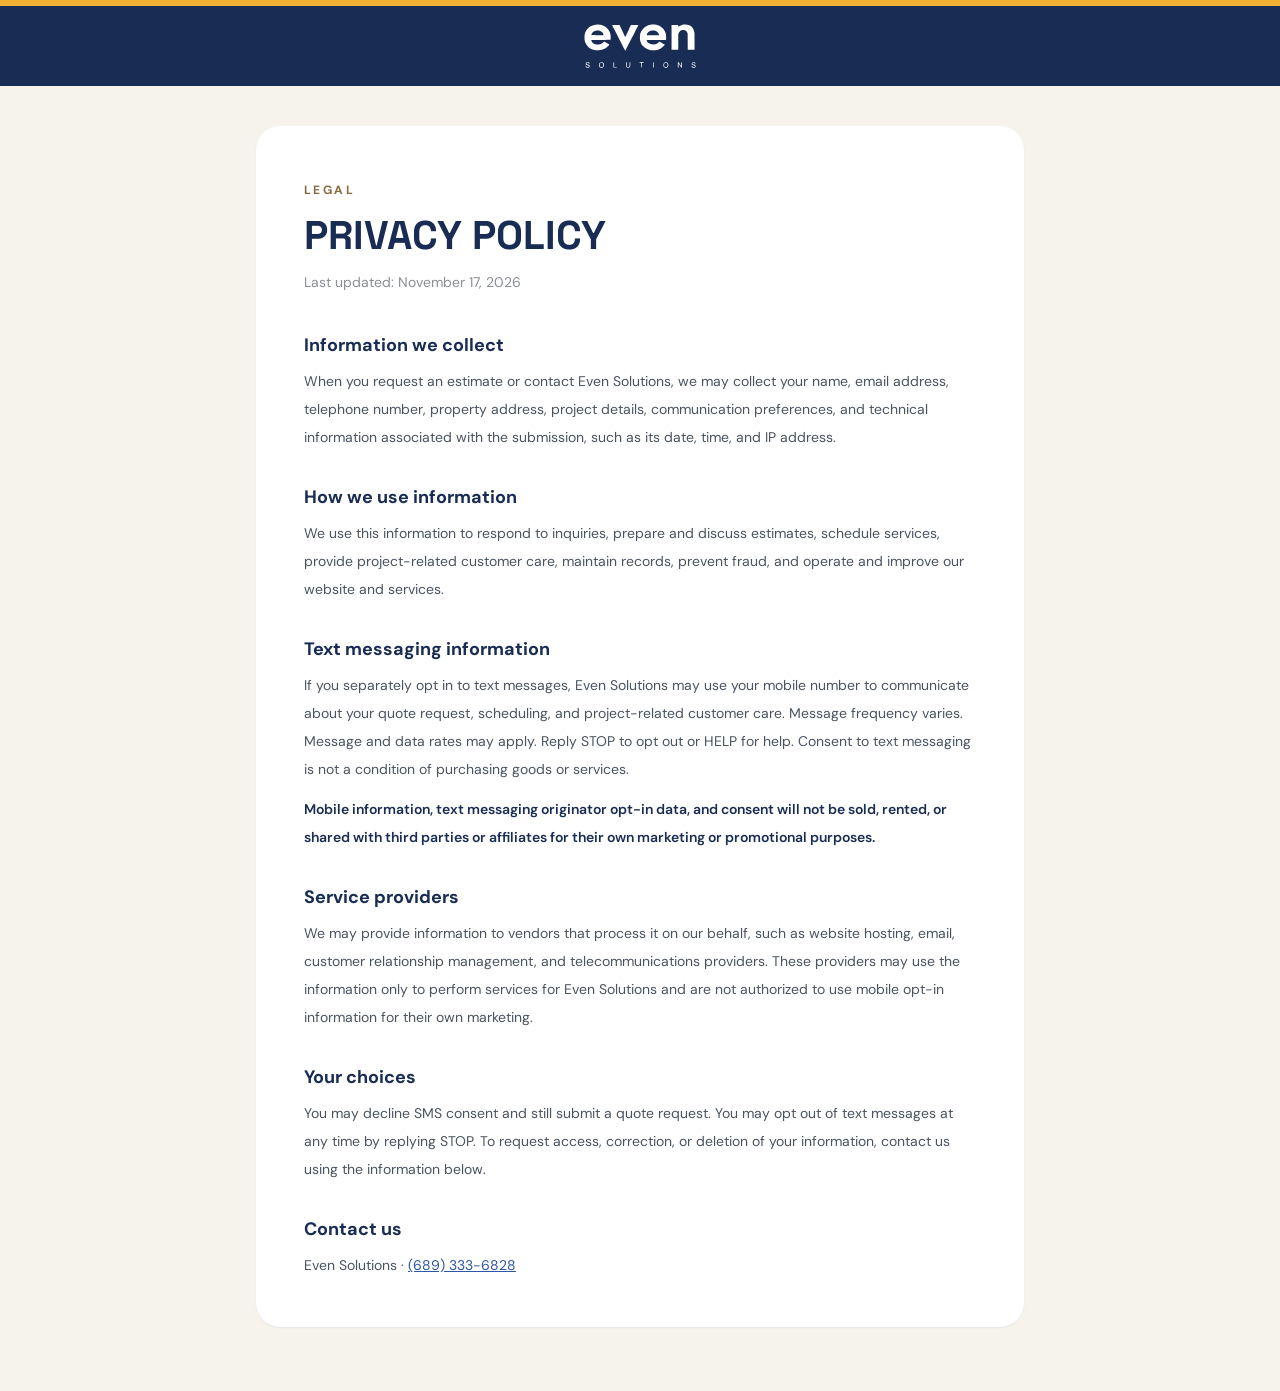
==== privacy-policy/index.html @ 2cee0089 "Shift background framing toward sofa/windows; bust CSS cache Co-Authored-By: Claude Opus 5.5 <norepl" ====
<!DOCTYPE html>
<html lang="en">
<head>
  <meta charset="utf-8">
  <meta name="viewport" content="width=device-width, initial-scale=1">
  <title>Privacy Policy — Even Solutions</title>
  <meta name="description" content="How Even Solutions collects, uses, and protects information submitted through our website.">
  <meta name="theme-color" content="#192d54">
  <link rel="icon" type="image/svg+xml" href="/images/logo-navy.svg">
  <link rel="preconnect" href="https://fonts.googleapis.com">
  <link rel="preconnect" href="https://fonts.gstatic.com" crossorigin>
  <link rel="stylesheet" href="https://fonts.googleapis.com/css2?family=Space+Grotesk:wght@500;700&family=DM+Sans:wght@400;500;600;700;800&display=swap">
  <link rel="stylesheet" href="/assets/even.css?v=3">
</head>
<body>
  <header class="page-top"><a href="/estimate" aria-label="Even Solutions"><img src="/images/logo-white.svg" alt="Even Solutions" width="1200" height="468"></a></header>
  <main class="legal">
    <article>
      <p class="eyebrow">Legal</p>
      <h1>Privacy Policy</h1>
      <p class="updated">Last updated: November 17, 2026</p>

      <div class="body">
        <section>
          <h2>Information we collect</h2>
          <p>When you request an estimate or contact Even Solutions, we may collect your name, email
            address, telephone number, property address, project details, communication preferences,
            and technical information associated with the submission, such as its date, time, and IP address.</p>
        </section>
        <section>
          <h2>How we use information</h2>
          <p>We use this information to respond to inquiries, prepare and discuss estimates, schedule
            services, provide project-related customer care, maintain records, prevent fraud, and
            operate and improve our website and services.</p>
        </section>
        <section>
          <h2>Text messaging information</h2>
          <p>If you separately opt in to text messages, Even Solutions may use your mobile number to
            communicate about your quote request, scheduling, and project-related customer care.
            Message frequency varies. Message and data rates may apply. Reply STOP to opt out or HELP
            for help. Consent to text messaging is not a condition of purchasing goods or services.</p>
          <p class="strong">Mobile information, text messaging originator opt-in data, and consent will not be sold,
            rented, or shared with third parties or affiliates for their own marketing or promotional purposes.</p>
        </section>
        <section>
          <h2>Service providers</h2>
          <p>We may provide information to vendors that process it on our behalf, such as website
            hosting, email, customer relationship management, and telecommunications providers. These
            providers may use the information only to perform services for Even Solutions and are not
            authorized to use mobile opt-in information for their own marketing.</p>
        </section>
        <section>
          <h2>Your choices</h2>
          <p>You may decline SMS consent and still submit a quote request. You may opt out of text
            messages at any time by replying STOP. To request access, correction, or deletion of your
            information, contact us using the information below.</p>
        </section>
        <section>
          <h2>Contact us</h2>
          <p>Even Solutions · <a href="tel:+16893336828">(689) 333-6828</a></p>
        </section>
      </div>
    </article>
  </main>
</body>
</html>
---- assets/even.css ----
/* Even Solutions — brand tokens (Navy 60% · Linen 25% · Sun 10%) */
:root {
  --navy: #192d54;
  --sun: #f2b134;
  --sun-dark: #d9971a;
  --linen: #ece6dc;
  --cobalt: #3057a3;
  --ink: #0d182d;
  --bronze: #8a6a3f;
  --slate: #4a5461;
  --line: #ddd5c8;
  --font-display: 'Space Grotesk', system-ui, sans-serif;
  --font-sans: 'DM Sans', system-ui, sans-serif;
}
*, *::before, *::after { box-sizing: border-box; }
html, body { margin: 0; }
body { font-family: var(--font-sans); color: var(--navy); -webkit-font-smoothing: antialiased; background: #f6f2ec; }
a { color: inherit; }
img { display: block; max-width: 100%; }
.sr-only { position: absolute; width: 1px; height: 1px; overflow: hidden; clip: rect(0 0 0 0); white-space: nowrap; }

/* ---------- /estimate ---------- */
body.estimate-body { background: var(--navy); }
.estimate {
  position: relative; display: flex; flex-direction: column; align-items: center; overflow: hidden;
  min-height: 100svh; padding: 18px 16px max(24px, env(safe-area-inset-bottom));
  background-color: var(--navy);
  background-image:
    linear-gradient(180deg, rgba(25,45,84,.84) 0%, rgba(25,45,84,.9) 45%, rgba(13,24,45,.96) 100%),
    url('https://images.unsplash.com/photo-1584622781564-1d987f7333c1?w=1600&q=60&auto=format&fit=crop');
  background-size: cover; background-position: 85% 60%;
}
@media (min-width: 640px) { .estimate { min-height: 100dvh; padding: 40px 24px; } }
.estimate::before { content: ''; position: absolute; inset: 0 0 auto 0; height: 6px; background: var(--sun); z-index: 20; }
.estimate-logo { position: relative; z-index: 10; display: flex; flex: 1; width: 100%; align-items: center; justify-content: center; padding-bottom: 14px; }
.estimate-logo a { display: flex; border-radius: 12px; outline: none; }
.estimate-logo a:focus-visible { box-shadow: 0 0 0 4px rgba(255,255,255,.4); }
.estimate-logo img { height: 52px; width: auto; }
@media (min-height: 760px) { .estimate-logo img { height: 72px; } }

.estimate-card {
  position: relative; z-index: 10; width: 100%; max-width: 440px; border-radius: 26px; background: var(--linen);
  padding: 20px 16px 18px; text-align: center;
  box-shadow: 0 -2px 0 rgba(255,255,255,.06), 0 18px 40px rgba(0,0,0,.35);
}
.rating { display: inline-flex; align-items: center; gap: 6px; border: 1px solid var(--line); background: #fff; border-radius: 999px; padding: 4px 10px 4px 6px; box-shadow: 0 1px 2px rgba(25,45,84,.06); }
.rating img { width: 18px; height: 18px; object-fit: contain; }
.rating b { font-size: 13px; line-height: 18px; font-weight: 800; color: var(--navy); }
.rating .stars { display: flex; gap: 1px; }
.rating .stars svg { width: 14px; height: 14px; }
.estimate-card h1 { margin: 8px 0 0; font-family: var(--font-display); font-size: 30px; line-height: 1.15; font-weight: 700; letter-spacing: -.5px; color: var(--navy); }
.estimate-card .lead { margin: 6px 0 0; font-size: 15px; line-height: 20px; color: var(--slate); }
.responds { margin-top: 10px; display: inline-flex; align-items: center; gap: 6px; border-radius: 999px; background: #ddf2e4; padding: 3px 10px; font-size: 9px; line-height: 18px; font-weight: 600; color: #12633a; }
.responds i { width: 8px; height: 8px; border-radius: 999px; background: #16a34a; box-shadow: 0 0 0 3px rgba(22,163,74,.2); }

.options { margin-top: 16px; display: flex; flex-direction: column; gap: 9px; }
.opt {
  display: flex; height: 64px; align-items: center; gap: 12px; padding: 0 12px; border-radius: 16px; text-align: left; text-decoration: none; outline: none;
  border: 1px solid var(--line); background: linear-gradient(180deg, #fff 0%, #fcfaf7 100%); color: var(--navy);
  box-shadow: inset 0 1px 0 #fff, 0 1px 2px rgba(25,45,84,.06), 0 8px 18px -10px rgba(25,45,84,.28);
  transition: transform 150ms ease, box-shadow 150ms ease, border-color 150ms ease;
}
.opt:hover { transform: translateY(-2px); border-color: #cfc5b5; }
.opt:active { transform: scale(.98); }
.opt:focus-visible { box-shadow: 0 0 0 4px rgba(48,87,163,.35); }
.opt.primary {
  border: 0; color: #fff;
  background: linear-gradient(180deg, rgba(255,255,255,.14) 0%, rgba(255,255,255,0) 60%), var(--navy);
  box-shadow: inset 0 1px 0 rgba(255,255,255,.22), inset 0 -1px 0 rgba(0,0,0,.15), 0 10px 22px -8px rgba(13,24,45,.7);
}
.opt.primary:focus-visible { box-shadow: 0 0 0 4px rgba(242,177,52,.6); }
.opt .ico { display: flex; width: 42px; height: 42px; flex-shrink: 0; align-items: center; justify-content: center; border-radius: 13px; }
.opt .ico svg { width: 22px; height: 22px; }
.opt.primary .ico { background: rgba(255,255,255,.16); box-shadow: inset 0 1px 0 rgba(255,255,255,.3); }
.ico.call { background: linear-gradient(145deg, #f7c968 0%, #e09a1a 100%); box-shadow: inset 0 1px 0 rgba(255,255,255,.4), 0 4px 10px -3px rgba(224,154,26,.55); }
.ico.wa { background: linear-gradient(145deg, #48e08c 0%, #17a34f 100%); box-shadow: inset 0 1px 0 rgba(255,255,255,.35), 0 4px 10px -3px rgba(23,163,79,.55); }
.ico.form { background: linear-gradient(145deg, #3057a3 0%, #192d54 100%); box-shadow: inset 0 1px 0 rgba(255,255,255,.25), 0 4px 10px -3px rgba(25,45,84,.5); }
.opt .txt { display: flex; min-width: 0; flex: 1; flex-direction: column; gap: 1px; }
.opt .t { display: flex; align-items: center; gap: 8px; font-size: 16px; line-height: 22px; font-weight: 800; }
.opt .s { font-size: 13px; line-height: 18px; font-weight: 500; color: #5d6670; }
.opt.primary .s { color: #fff; }
.badge { border-radius: 999px; background: var(--sun); padding: 2px 7px; font-size: 10px; line-height: 14px; font-weight: 800; letter-spacing: .06em; color: var(--ink); }
.chev { display: flex; width: 28px; height: 28px; flex-shrink: 0; align-items: center; justify-content: center; border-radius: 999px; background: #f3eee6; }
.opt.primary .chev { background: var(--sun); }
.chev svg { width: 16px; height: 16px; }
.consent { margin: 12px 0 0; font-size: 8px; line-height: 15px; color: #5d6670; }
.consent a { font-weight: 600; color: var(--navy); text-underline-offset: 2px; }
.consent .links { white-space: nowrap; }
.langs { margin: 8px 0 0; font-size: 12px; line-height: 16px; font-weight: 600; color: var(--navy); }

/* ---------- shared light pages (quote, legal, thank-you) ---------- */
.page-top { background: var(--navy); border-top: 6px solid var(--sun); padding: 18px 16px; display: flex; justify-content: center; }
.page-top img { height: 44px; width: auto; }
.legal { padding: 40px 16px 64px; }
.legal article { margin: 0 auto; max-width: 768px; border-radius: 24px; background: #fff; padding: 28px; box-shadow: 0 1px 2px rgba(25,45,84,.06); }
@media (min-width: 640px) { .legal article { padding: 48px; } }
.eyebrow { font-size: 12px; font-weight: 700; letter-spacing: .2em; text-transform: uppercase; color: var(--bronze); margin: 0; }
.legal h1 { margin: 12px 0 0; font-family: var(--font-display); font-size: 28px; font-weight: 700; text-transform: uppercase; }
@media (min-width: 640px) { .legal h1 { font-size: 40px; } }
.legal .updated { margin: 12px 0 0; font-size: 14px; color: #8a8f96; }
.legal .body { margin-top: 40px; font-size: 14px; line-height: 28px; color: var(--slate); }
.legal .body section + section { margin-top: 32px; }
.legal h2 { margin: 0; font-size: 18px; font-weight: 700; color: var(--navy); }
.legal p { margin: 8px 0 0; }
.legal .strong { font-weight: 600; color: var(--navy); margin-top: 12px; }
.legal a { color: var(--cobalt); }

/* Quote form */
.quote { padding: 40px 16px 64px; }
.quote-box { position: relative; margin: 0 auto; max-width: 1100px; overflow: hidden; border-radius: 24px; background: var(--navy); display: grid; gap: 40px; padding: 24px; }
@media (min-width: 640px) { .quote-box { padding: 48px; } }
@media (min-width: 1024px) { .quote-box { grid-template-columns: 1fr 1fr; gap: 64px; } }
.quote-intro { display: flex; flex-direction: column; justify-content: center; color: #fff; }
.quote-intro .eyebrow { color: var(--sun); letter-spacing: .15em; }
.quote-intro h1 { margin: 12px 0 0; font-family: var(--font-display); font-size: 28px; line-height: 1.15; font-weight: 700; text-transform: uppercase; }
@media (min-width: 640px) { .quote-intro h1 { font-size: 40px; } }
.quote-intro p { margin: 20px 0 0; max-width: 28rem; font-size: 15px; line-height: 1.6; color: rgba(255,255,255,.65); }
.contact-line { margin-top: 32px; display: flex; align-items: center; gap: 16px; color: #fff; text-decoration: none; }
.contact-line span.c { display: flex; width: 44px; height: 44px; align-items: center; justify-content: center; border-radius: 999px; background: rgba(255,255,255,.1); transition: background-color .3s; }
.contact-line:hover span.c { background: var(--sun); color: var(--ink); }
.contact-line small { display: block; font-size: 12px; color: rgba(255,255,255,.5); }
.contact-line strong { font-size: 14px; }
.form-card { border-radius: 16px; background: rgba(255,255,255,.05); padding: 24px; }
@media (min-width: 640px) { .form-card { padding: 32px; } }
.qform { display: grid; gap: 16px; }
@media (min-width: 640px) { .qform { grid-template-columns: 1fr 1fr; } .qform .full { grid-column: span 2; } }
.qform label { display: flex; flex-direction: column; gap: 6px; }
.qform label > span { font-size: 12px; font-weight: 700; letter-spacing: .03em; text-transform: uppercase; color: rgba(255,255,255,.6); }
.qform input, .qform select { font: inherit; font-size: 14px; border-radius: 12px; border: 1px solid rgba(255,255,255,.15); background: rgba(255,255,255,.05); color: #fff; padding: 12px 16px; outline: none; transition: border-color .3s; }
.qform input::placeholder { color: rgba(255,255,255,.3); }
.qform select { background: #fff; color: var(--navy); }
.qform input:focus, .qform select:focus { border-color: var(--sun); }
.qform .hp { position: absolute; left: -9999px; width: 0; height: 0; opacity: 0; pointer-events: none; }
.qform .error { margin: 0; border-radius: 12px; border: 1px solid rgba(242,177,52,.5); background: rgba(242,177,52,.12); padding: 12px 16px; font-size: 14px; color: var(--sun); }
.btn-sun { cursor: pointer; border: 0; border-radius: 999px; background: var(--sun); padding: 14px 32px; font: inherit; font-size: 14px; font-weight: 700; color: var(--ink); transition: background-color .3s, box-shadow .3s; text-decoration: none; display: inline-block; }
.btn-sun:hover { background: var(--sun-dark); box-shadow: 0 10px 20px -6px rgba(242,177,52,.35); }
.btn-sun:disabled { opacity: .6; }
.qform .fine { margin: 0; text-align: center; font-size: 12px; line-height: 1.6; color: rgba(255,255,255,.55); }
.qform .fine a { color: var(--sun); font-weight: 600; }

/* Thank you */
.thanks { display: flex; min-height: 100vh; flex-direction: column; align-items: center; justify-content: center; padding: 24px; text-align: center; background: var(--linen); }
.thanks img { height: 72px; width: auto; margin-bottom: 32px; }
.thanks h1 { max-width: 36rem; margin: 0; font-family: var(--font-display); font-size: 30px; font-weight: 700; color: var(--navy); }
@media (min-width: 640px) { .thanks h1 { font-size: 46px; } }
.thanks .btn-sun { margin-top: 32px; padding: 16px 32px; }
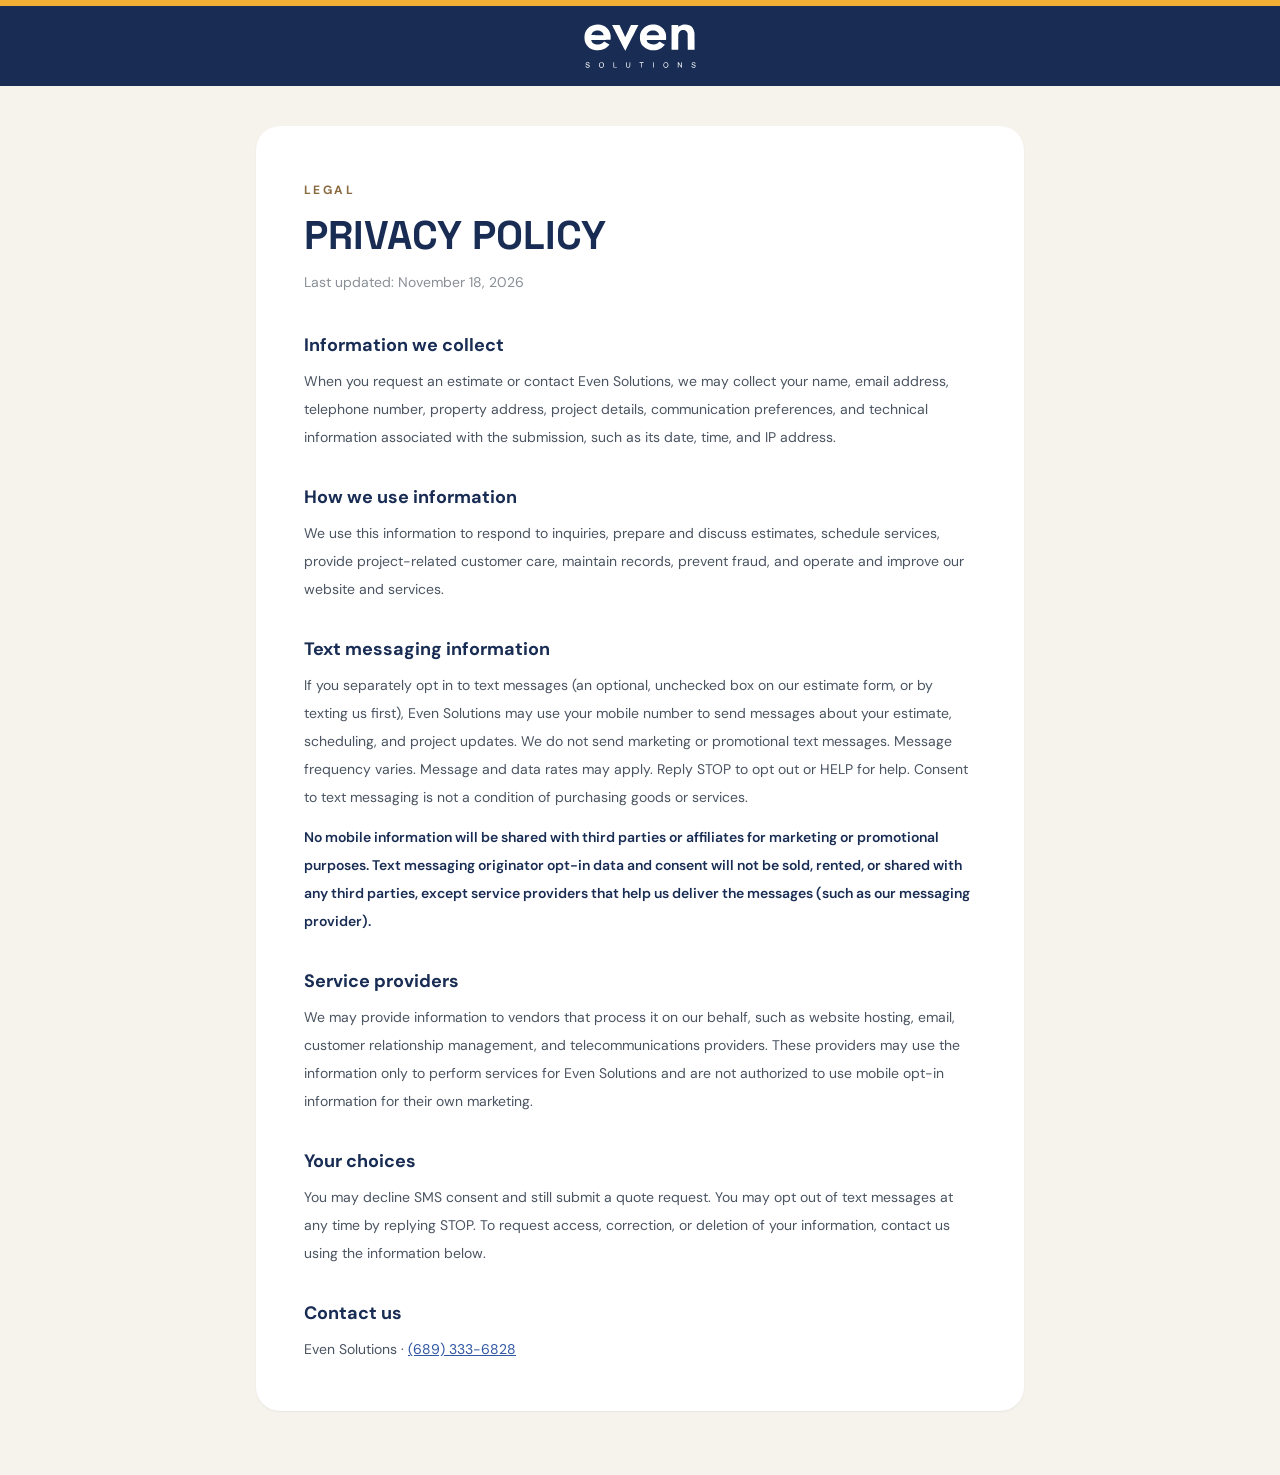
==== commit bfd0faf4: "A2P 10DLC: optional unchecked SMS consent checkbox on quote form; consent no longer required; Quick " ====
--- a/privacy-policy/index.html
+++ b/privacy-policy/index.html
@@ -2,6 +2,7 @@
 <html lang="en">
 <head>
   <meta charset="utf-8">
+  <meta name="facebook-domain-verification" content="kcwqzrbr8dqkp8t2dxts8i8a667x19">
   <meta name="viewport" content="width=device-width, initial-scale=1">
   <title>Privacy Policy — Even Solutions</title>
   <meta name="description" content="How Even Solutions collects, uses, and protects information submitted through our website.">
@@ -10,7 +11,7 @@
   <link rel="preconnect" href="https://fonts.googleapis.com">
   <link rel="preconnect" href="https://fonts.gstatic.com" crossorigin>
   <link rel="stylesheet" href="https://fonts.googleapis.com/css2?family=Space+Grotesk:wght@500;700&family=DM+Sans:wght@400;500;600;700;800&display=swap">
-  <link rel="stylesheet" href="/assets/even.css?v=3">
+  <link rel="stylesheet" href="/assets/even.css?v=7">
 </head>
 <body>
   <header class="page-top"><a href="/estimate" aria-label="Even Solutions"><img src="/images/logo-white.svg" alt="Even Solutions" width="1200" height="468"></a></header>
@@ -18,7 +19,7 @@
     <article>
       <p class="eyebrow">Legal</p>
       <h1>Privacy Policy</h1>
-      <p class="updated">Last updated: November 17, 2026</p>
+      <p class="updated">Last updated: November 18, 2026</p>
 
       <div class="body">
         <section>
@@ -35,12 +36,14 @@
         </section>
         <section>
           <h2>Text messaging information</h2>
-          <p>If you separately opt in to text messages, Even Solutions may use your mobile number to
-            communicate about your quote request, scheduling, and project-related customer care.
+          <p>If you separately opt in to text messages (an optional, unchecked box on our estimate form, or by texting us
+            first), Even Solutions may use your mobile number to send messages about your estimate, scheduling, and
+            project updates. We do not send marketing or promotional text messages.
             Message frequency varies. Message and data rates may apply. Reply STOP to opt out or HELP
             for help. Consent to text messaging is not a condition of purchasing goods or services.</p>
-          <p class="strong">Mobile information, text messaging originator opt-in data, and consent will not be sold,
-            rented, or shared with third parties or affiliates for their own marketing or promotional purposes.</p>
+          <p class="strong">No mobile information will be shared with third parties or affiliates for marketing or promotional
+            purposes. Text messaging originator opt-in data and consent will not be sold, rented, or shared with any
+            third parties, except service providers that help us deliver the messages (such as our messaging provider).</p>
         </section>
         <section>
           <h2>Service providers</h2>
--- a/assets/even.css
+++ b/assets/even.css
@@ -17,6 +17,7 @@
 body { font-family: var(--font-sans); color: var(--navy); -webkit-font-smoothing: antialiased; background: #f6f2ec; }
 a { color: inherit; }
 img { display: block; max-width: 100%; }
+[hidden] { display: none !important; }
 .sr-only { position: absolute; width: 1px; height: 1px; overflow: hidden; clip: rect(0 0 0 0); white-space: nowrap; }
 
 /* ---------- /estimate ---------- */
@@ -135,6 +136,11 @@
 .btn-sun { cursor: pointer; border: 0; border-radius: 999px; background: var(--sun); padding: 14px 32px; font: inherit; font-size: 14px; font-weight: 700; color: var(--ink); transition: background-color .3s, box-shadow .3s; text-decoration: none; display: inline-block; }
 .btn-sun:hover { background: var(--sun-dark); box-shadow: 0 10px 20px -6px rgba(242,177,52,.35); }
 .btn-sun:disabled { opacity: .6; }
+.sms-consent { display: grid; grid-template-columns: 22px 1fr; gap: 6px 12px; align-items: start; border-radius: 12px; border: 1px solid rgba(255,255,255,.15); background: rgba(255,255,255,.04); padding: 14px 16px; }
+.sms-consent input[type=checkbox] { width: 20px; height: 20px; margin: 1px 0 0; accent-color: var(--sun); cursor: pointer; }
+.sms-consent label { display: block; font-size: 13px; line-height: 1.55; color: rgba(255,255,255,.85); cursor: pointer; }
+.sms-consent .sms-links { grid-column: 2; margin: 0; font-size: 12px; }
+.sms-consent .sms-links a { color: var(--sun); font-weight: 600; }
 .qform .fine { margin: 0; text-align: center; font-size: 12px; line-height: 1.6; color: rgba(255,255,255,.55); }
 .qform .fine a { color: var(--sun); font-weight: 600; }
 
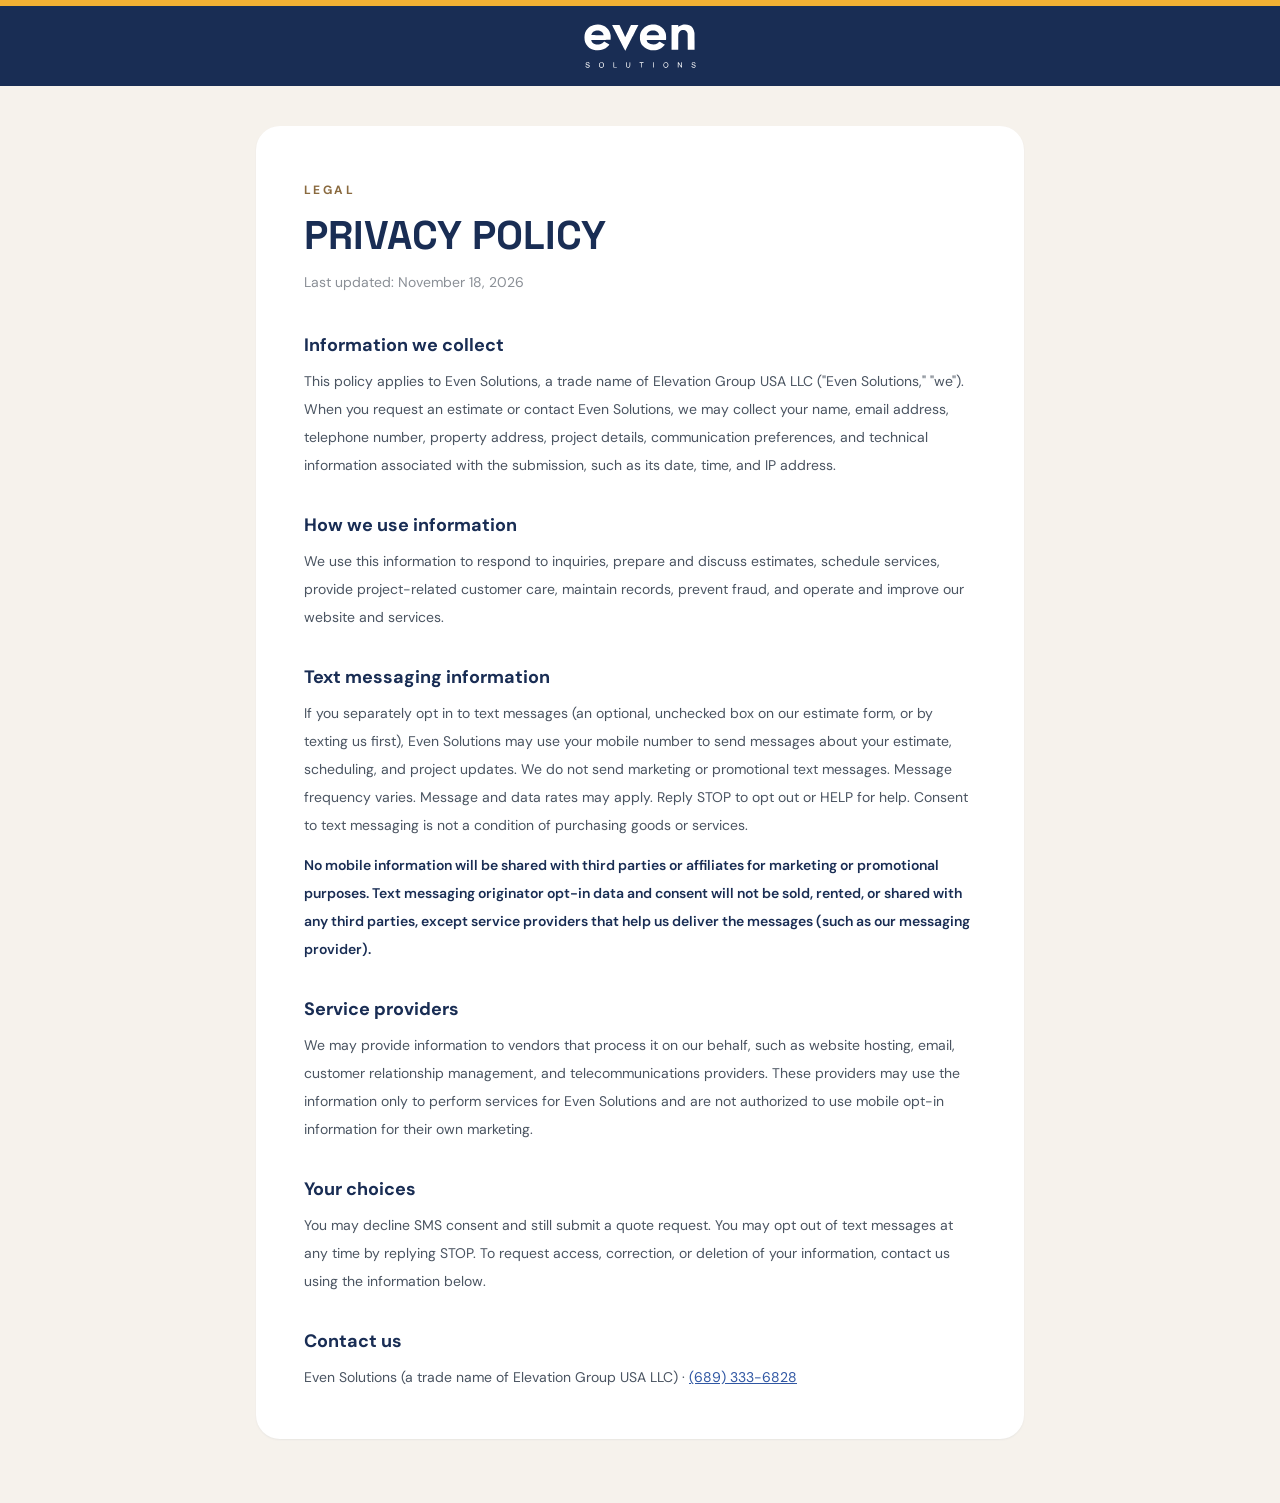
==== commit 87f022a9: "Identify Even Solutions as a trade name of Elevation Group USA LLC (A2P brand match) Co-Authored-By:" ====
--- a/privacy-policy/index.html
+++ b/privacy-policy/index.html
@@ -11,7 +11,7 @@
   <link rel="preconnect" href="https://fonts.googleapis.com">
   <link rel="preconnect" href="https://fonts.gstatic.com" crossorigin>
   <link rel="stylesheet" href="https://fonts.googleapis.com/css2?family=Space+Grotesk:wght@500;700&family=DM+Sans:wght@400;500;600;700;800&display=swap">
-  <link rel="stylesheet" href="/assets/even.css?v=7">
+  <link rel="stylesheet" href="/assets/even.css?v=9">
 </head>
 <body>
   <header class="page-top"><a href="/estimate" aria-label="Even Solutions"><img src="/images/logo-white.svg" alt="Even Solutions" width="1200" height="468"></a></header>
@@ -24,7 +24,7 @@
       <div class="body">
         <section>
           <h2>Information we collect</h2>
-          <p>When you request an estimate or contact Even Solutions, we may collect your name, email
+          <p>This policy applies to Even Solutions, a trade name of Elevation Group USA LLC ("Even Solutions," "we"). When you request an estimate or contact Even Solutions, we may collect your name, email
             address, telephone number, property address, project details, communication preferences,
             and technical information associated with the submission, such as its date, time, and IP address.</p>
         </section>
@@ -60,7 +60,7 @@
         </section>
         <section>
           <h2>Contact us</h2>
-          <p>Even Solutions · <a href="tel:+16893336828">(689) 333-6828</a></p>
+          <p>Even Solutions (a trade name of Elevation Group USA LLC) · <a href="tel:+16893336828">(689) 333-6828</a></p>
         </section>
       </div>
     </article>
--- a/assets/even.css
+++ b/assets/even.css
@@ -150,3 +150,71 @@
 .thanks h1 { max-width: 36rem; margin: 0; font-family: var(--font-display); font-size: 30px; font-weight: 700; color: var(--navy); }
 @media (min-width: 640px) { .thanks h1 { font-size: 46px; } }
 .thanks .btn-sun { margin-top: 32px; padding: 16px 32px; }
+
+/* ---------- Quick Form v2: light card on navy ---------- */
+.form-card { background: #fff; border-radius: 22px; padding: 26px 22px; box-shadow: 0 24px 48px -16px rgba(0,0,0,.45); }
+@media (min-width: 640px) { .form-card { padding: 34px 32px; } }
+.form-card .form-head { margin: 0 0 18px; }
+.form-card .form-head h2 { margin: 0; font-family: var(--font-display); font-size: 22px; line-height: 1.2; color: var(--navy); }
+.form-card .form-head p { margin: 4px 0 0; font-size: 14px; color: var(--slate); }
+.qform { gap: 14px; }
+.qform label > span { font-size: 11.5px; letter-spacing: .06em; color: var(--slate); }
+.qform input, .qform select { background: #f7f4ef; border: 1.5px solid #e4ddd1; color: var(--navy); border-radius: 12px; padding: 13px 15px; font-size: 15px; transition: border-color .2s, box-shadow .2s, background-color .2s; }
+.qform input::placeholder { color: #a39b8e; }
+.qform select { background: #f7f4ef; color: var(--navy); }
+.qform input:focus, .qform select:focus { border-color: var(--cobalt); background: #fff; box-shadow: 0 0 0 4px rgba(48,87,163,.15); }
+.qform .error { border-color: #f0c4b8; background: #fdf1ed; color: #a3361a; }
+.qform .btn-sun { padding: 16px 28px; font-size: 15px; box-shadow: 0 10px 22px -10px rgba(217,151,26,.8); }
+.qform .btn-sun:hover { box-shadow: 0 14px 26px -10px rgba(217,151,26,.9); transform: translateY(-1px); }
+
+/* SMS opt-in: discreet but readable (A2P requires legible consent) */
+.sms-consent { grid-template-columns: 18px 1fr; gap: 4px 10px; border: 0; background: transparent; padding: 2px 0 0; }
+.sms-consent input[type=checkbox] { width: 16px; height: 16px; margin: 2px 0 0; accent-color: var(--navy); }
+.sms-consent label { font-size: 11px; line-height: 1.5; color: #7d8590; }
+.sms-consent .sms-links { font-size: 11px; }
+.sms-consent .sms-links a { color: var(--bronze); font-weight: 600; }
+.qform .fine { font-size: 11px; color: #8d949c; }
+.qform .fine a { color: var(--bronze); }
+
+/* ---------- Quick Form v3: same pattern as /estimate ---------- */
+.quote-card { position: relative; }
+.back-link { position: absolute; top: 18px; left: 16px; display: inline-flex; align-items: center; gap: 2px; font-size: 13px; font-weight: 600; color: var(--slate); text-decoration: none; }
+.back-link svg { width: 16px; height: 16px; }
+.back-link:hover { color: var(--navy); }
+.eform { margin-top: 16px; display: flex; flex-direction: column; gap: 10px; text-align: left; }
+.eform .hp { position: absolute; left: -9999px; width: 0; height: 0; opacity: 0; pointer-events: none; }
+.eform .row { display: grid; grid-template-columns: 1fr 1.25fr; gap: 10px; }
+.eform .field { display: flex; flex-direction: column; gap: 5px; }
+.eform .field > span { font-size: 12px; font-weight: 700; color: var(--navy); padding-left: 2px; }
+.eform .field em { font-style: normal; font-weight: 500; color: #8d949c; }
+.eform input, .eform select {
+  width: 100%; height: 52px; font: inherit; font-size: 16px; color: var(--navy); outline: none;
+  border: 1px solid var(--line); border-radius: 14px; padding: 0 14px;
+  background: linear-gradient(180deg, #fff 0%, #fcfaf7 100%);
+  box-shadow: inset 0 1px 0 #fff, 0 1px 2px rgba(25,45,84,.06);
+  transition: border-color 150ms ease, box-shadow 150ms ease;
+}
+.eform select { appearance: none; -webkit-appearance: none; padding-right: 34px; cursor: pointer;
+  background-image: url("data:image/svg+xml,%3Csvg xmlns='http://www.w3.org/2000/svg' viewBox='0 0 24 24' fill='none' stroke='%235d6670' stroke-width='2.5' stroke-linecap='round' stroke-linejoin='round'%3E%3Cpath d='m6 9 6 6 6-6'/%3E%3C/svg%3E"), linear-gradient(180deg, #fff 0%, #fcfaf7 100%);
+  background-repeat: no-repeat; background-position: right 12px center, 0 0; background-size: 16px, auto; }
+.eform select:invalid { color: #a39b8e; }
+.eform input::placeholder { color: #a39b8e; }
+.eform input:focus, .eform select:focus { border-color: var(--cobalt); box-shadow: 0 0 0 4px rgba(48,87,163,.18); }
+.eform .error { margin: 0; border-radius: 12px; border: 1px solid #f0c4b8; background: #fdf1ed; padding: 10px 12px; font-size: 13px; color: #a3361a; }
+.eform .sms-consent { display: grid; grid-template-columns: 16px 1fr; gap: 8px; align-items: start; margin-top: 4px; padding: 0; border: 0; background: transparent; }
+.eform .sms-consent input[type=checkbox] { width: 15px; height: 15px; margin: 1px 0 0; padding: 0; box-shadow: none; accent-color: var(--navy); cursor: pointer; }
+.eform .sms-consent label { font-size: 9.5px; line-height: 1.45; color: #7d8590; cursor: pointer; }
+.eform .sms-consent a { font-weight: 600; color: var(--navy); text-underline-offset: 2px; white-space: nowrap; }
+.ebtn {
+  margin-top: 4px; display: flex; height: 60px; width: 100%; align-items: center; justify-content: center; gap: 12px; position: relative;
+  border: 0; border-radius: 16px; cursor: pointer; font: inherit; font-size: 17px; font-weight: 800; color: #fff;
+  background: linear-gradient(180deg, rgba(255,255,255,.14) 0%, rgba(255,255,255,0) 60%), var(--navy);
+  box-shadow: inset 0 1px 0 rgba(255,255,255,.22), inset 0 -1px 0 rgba(0,0,0,.15), 0 10px 22px -8px rgba(13,24,45,.7);
+  transition: transform 150ms ease, box-shadow 150ms ease;
+}
+.ebtn:hover { transform: translateY(-2px); }
+.ebtn:active { transform: scale(.98); }
+.ebtn:focus-visible { outline: none; box-shadow: 0 0 0 4px rgba(242,177,52,.6); }
+.ebtn:disabled { opacity: .7; cursor: default; transform: none; }
+.ebtn .chev { position: absolute; right: 14px; background: var(--sun); }
+.quote-card .consent a { white-space: nowrap; }
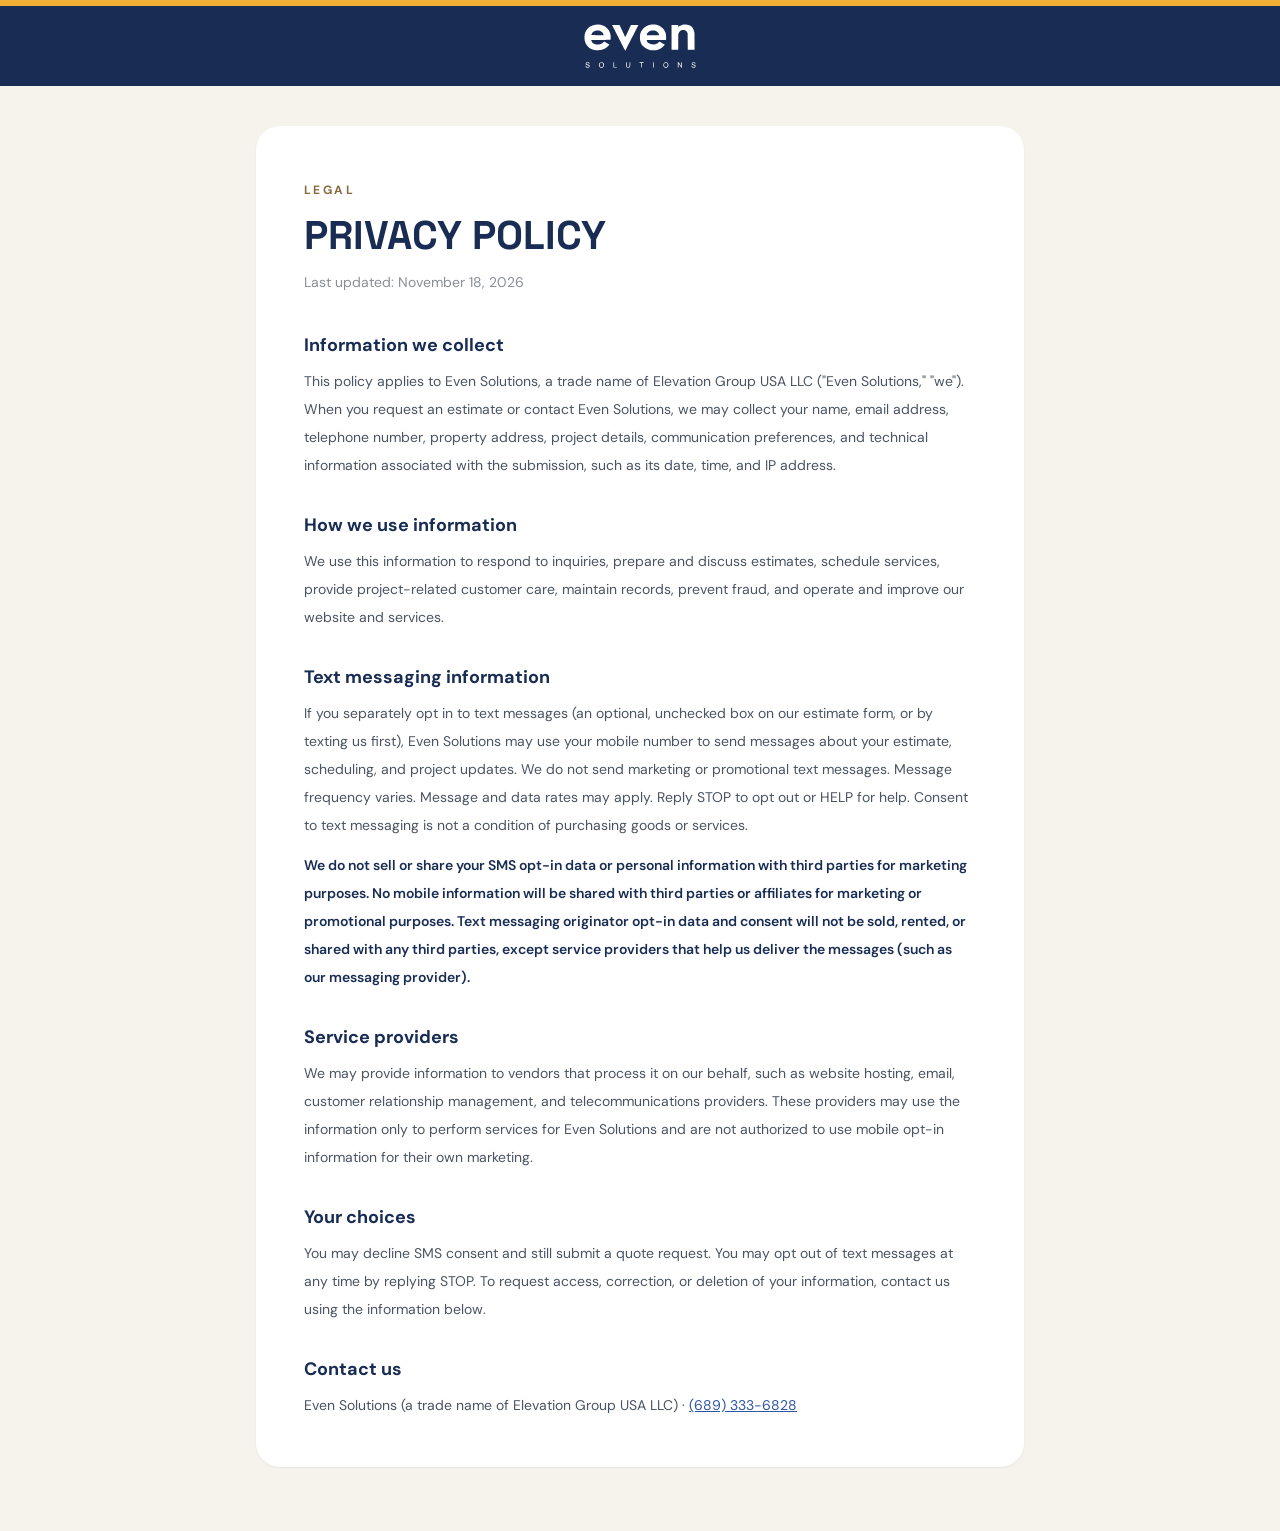
==== commit d48b2d7f: "Terms & Conditions title and carrier privacy statement for A2P Co-Authored-By: Claude Opus 5.5 <nore" ====
--- a/privacy-policy/index.html
+++ b/privacy-policy/index.html
@@ -41,7 +41,7 @@
             project updates. We do not send marketing or promotional text messages.
             Message frequency varies. Message and data rates may apply. Reply STOP to opt out or HELP
             for help. Consent to text messaging is not a condition of purchasing goods or services.</p>
-          <p class="strong">No mobile information will be shared with third parties or affiliates for marketing or promotional
+          <p class="strong">We do not sell or share your SMS opt-in data or personal information with third parties for marketing purposes. No mobile information will be shared with third parties or affiliates for marketing or promotional
             purposes. Text messaging originator opt-in data and consent will not be sold, rented, or shared with any
             third parties, except service providers that help us deliver the messages (such as our messaging provider).</p>
         </section>
